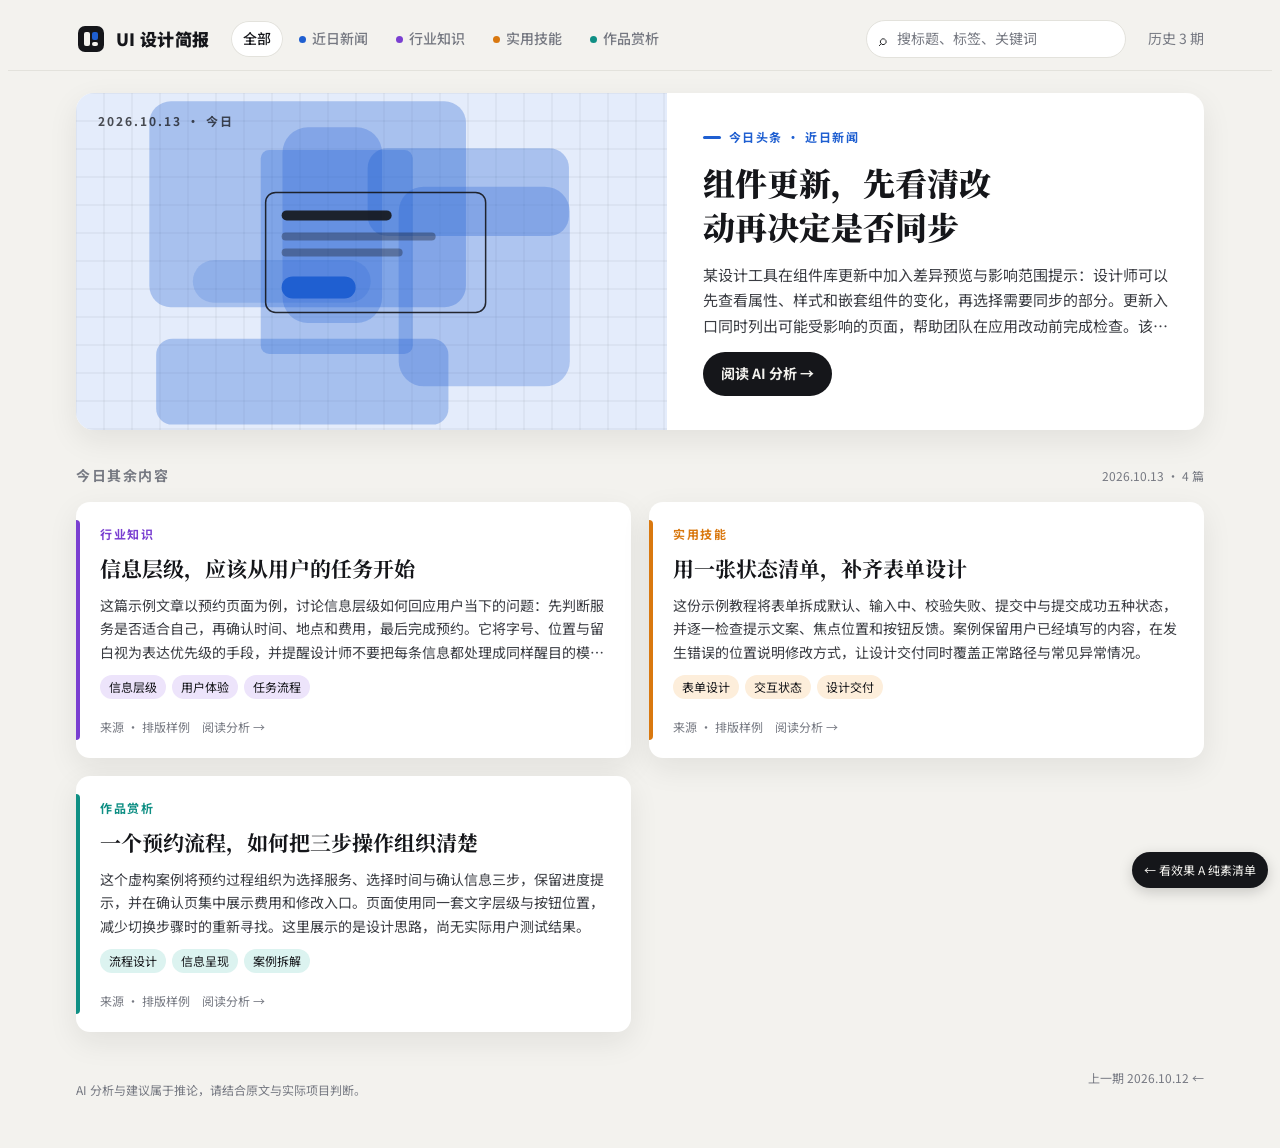
==== b.html @ 2e621b5a "UI 设计简报 两个效果 mockup" ====
<!doctype html>
<html lang="zh-CN">
<head>
<meta charset="utf-8">
<meta name="viewport" content="width=device-width, initial-scale=1">
<title>UI 设计简报 · 效果 B 杂志门户</title>
<meta name="claude:viewport-fit-sides" content="cover">
<link rel="stylesheet" href="https://fonts.googleapis.com/css2?family=Noto+Sans+SC:wght@400;500;700;900&family=Noto+Serif+SC:wght@700;900&display=swap">
<style>
/* Layout: logo + real tabs + search on top, a colored hero for the lead story, a 2-column card grid, detail opens as its own sub-page. */
:root{
  --bg:#f3f2ee; --panel:#ffffff; --ink:#15161a; --body:#3a3c42; --muted:#767982; --line:#e3e2dc;
  --news:#1f5fd1; --knowledge:#7a3fd1; --skills:#d9780f; --showcase:#0f8f84;
  --news-soft:#e4ecfb; --knowledge-soft:#ede4fb; --skills-soft:#fdeedb; --showcase-soft:#dcf3f0;
  --shadow:0 10px 30px rgba(20,22,30,.08);
  --serif:"Noto Serif SC","Songti SC",serif; --sans:"Noto Sans SC","PingFang SC","Microsoft YaHei",system-ui,sans-serif;
}
@media (prefers-color-scheme: dark){:root:not([data-theme="light"]){--bg:#121317;--panel:#1b1d22;--ink:#eeeee9;--body:#c9cad0;--muted:#8a8d96;--line:#2a2d34;--news:#7fa6f2;--knowledge:#b795f0;--skills:#f0a24c;--showcase:#5ec9bd;--news-soft:#1c2740;--knowledge-soft:#2a2040;--skills-soft:#3a2a14;--showcase-soft:#13302d;--shadow:0 10px 30px rgba(0,0,0,.35);color-scheme:dark}}
:root[data-theme="dark"]{--bg:#121317;--panel:#1b1d22;--ink:#eeeee9;--body:#c9cad0;--muted:#8a8d96;--line:#2a2d34;--news:#7fa6f2;--knowledge:#b795f0;--skills:#f0a24c;--showcase:#5ec9bd;--news-soft:#1c2740;--knowledge-soft:#2a2040;--skills-soft:#3a2a14;--showcase-soft:#13302d;--shadow:0 10px 30px rgba(0,0,0,.35);color-scheme:dark}
*{box-sizing:border-box}
body{background:var(--bg);color:var(--ink);font-family:var(--sans);font-size:15px;line-height:1.7;-webkit-font-smoothing:antialiased}
a{color:inherit;text-decoration:none}
a:focus-visible,button:focus-visible,input:focus-visible{outline:2px solid var(--ink);outline-offset:2px;border-radius:4px}
button{font:inherit;color:inherit;background:none;border:0;cursor:pointer;padding:0}
.wrap{max-width:1160px;margin-inline:auto;padding-left:max(16px,env(safe-area-inset-left,0px));padding-right:max(16px,env(safe-area-inset-right,0px))}
/* top bar */
.top{position:sticky;top:env(safe-area-inset-top,0px);z-index:10;background:var(--bg);border-bottom:1px solid var(--line)}
body::before{content:"";position:fixed;inset:0 0 auto;height:env(safe-area-inset-top,0px);z-index:10;background:var(--bg)}
.top-in{display:flex;align-items:center;gap:22px;min-height:62px;flex-wrap:wrap;padding-block:8px}
.logo{display:flex;align-items:center;gap:10px;font-weight:900;font-size:17px;letter-spacing:.3px;white-space:nowrap}
.logo svg{width:30px;height:30px}
.tabs{display:flex;gap:4px;flex-wrap:wrap}
.tab{padding:6px 12px;border-radius:999px;font-size:14px;color:var(--muted);font-weight:500}
.tab:hover{color:var(--ink)}
.tab[aria-selected="true"]{color:var(--ink);background:var(--panel);box-shadow:inset 0 0 0 1px var(--line)}
.tab i{display:inline-block;width:7px;height:7px;border-radius:50%;margin-right:6px;vertical-align:1px;background:var(--c)}
.search{margin-left:auto;display:flex;align-items:center;gap:8px;background:var(--panel);border:1px solid var(--line);border-radius:999px;padding:5px 12px;min-width:200px;flex:0 1 260px}
.search input{border:0;background:none;font:inherit;font-size:14px;color:var(--ink);width:100%;min-width:0;outline:none}
.search input::placeholder{color:var(--muted)}
.hist-link{font-size:14px;color:var(--muted);white-space:nowrap}
.hist-link:hover{color:var(--ink)}
/* hero */
.hero{display:grid;grid-template-columns:minmax(0,1.1fr) minmax(0,1fr);gap:0;margin-top:22px;border-radius:18px;overflow:hidden;background:var(--panel);box-shadow:var(--shadow)}
.hero-art{position:relative;min-height:300px;background:var(--news-soft)}
.hero-art canvas{position:absolute;inset:0;width:100%;height:100%;display:block}
.hero-art .date{position:absolute;left:22px;top:18px;font-size:12px;letter-spacing:2px;font-weight:700;color:var(--ink);opacity:.75}
.hero-text{padding:34px 36px;display:flex;flex-direction:column;gap:14px;justify-content:center;min-width:0}
.kicker{display:inline-flex;align-items:center;gap:8px;font-size:12px;font-weight:700;letter-spacing:1.5px;color:var(--c)}
.kicker::before{content:"";width:18px;height:3px;background:var(--c);border-radius:2px}
.hero h1{margin:0;font-family:var(--serif);font-size:32px;line-height:1.35;font-weight:900;text-wrap:balance}
.hero p{margin:0;color:var(--body);display:-webkit-box;-webkit-line-clamp:3;-webkit-box-orient:vertical;overflow:hidden}
.btn{align-self:flex-start;display:inline-flex;align-items:center;gap:8px;padding:10px 18px;border-radius:999px;background:var(--ink);color:var(--bg);font-weight:700;font-size:14px}
.btn:hover{opacity:.88}
/* grid */
.sect-head{display:flex;align-items:baseline;justify-content:space-between;margin:34px 0 14px}
.sect-head h2{margin:0;font-size:14px;font-weight:700;letter-spacing:1.5px;color:var(--muted)}
.sect-head span{font-size:12px;color:var(--muted)}
.grid{display:grid;grid-template-columns:repeat(2,minmax(0,1fr));gap:18px}
.card{position:relative;background:var(--panel);border-radius:14px;padding:22px 24px 20px;box-shadow:var(--shadow);display:flex;flex-direction:column;gap:10px;min-width:0;text-align:left;transition:transform .15s ease}
.card:hover{transform:translateY(-2px)}
.card::before{content:"";position:absolute;left:0;top:18px;bottom:18px;width:4px;border-radius:0 4px 4px 0;background:var(--c)}
.card .k{font-size:12px;font-weight:700;letter-spacing:1.5px;color:var(--c)}
.card h3{margin:0;font-family:var(--serif);font-size:21px;line-height:1.4;font-weight:700;text-wrap:balance}
.card p{margin:0;font-size:14px;color:var(--body);display:-webkit-box;-webkit-line-clamp:3;-webkit-box-orient:vertical;overflow:hidden}
.card .meta{display:flex;justify-content:space-between;align-items:center;gap:12px;margin-top:auto;padding-top:8px;font-size:12px;color:var(--muted)}
.chips{display:flex;gap:6px;flex-wrap:wrap}
.chip{font-size:12px;padding:2px 9px;border-radius:999px;background:var(--soft,var(--line));color:var(--ink)}
.empty{grid-column:1/-1;padding-block:50px;text-align:center;color:var(--muted)}
/* detail sub-page */
.detail{margin-top:22px}
.back{display:inline-flex;gap:8px;align-items:center;font-size:14px;color:var(--muted);margin-bottom:16px}
.back:hover{color:var(--ink)}
.dhead{border-radius:18px;padding:40px 44px;background:var(--soft);display:flex;flex-direction:column;gap:14px}
.dhead h1{margin:0;font-family:var(--serif);font-size:34px;line-height:1.35;font-weight:900;text-wrap:balance;max-width:24ch}
.dhead .meta{display:flex;gap:18px;flex-wrap:wrap;font-size:13px;color:var(--body)}
.dhead .meta a{color:var(--ink);font-weight:700}
.dbody{display:grid;grid-template-columns:minmax(0,1.5fr) minmax(0,1fr);gap:28px;margin-top:22px}
.dcol{background:var(--panel);border-radius:14px;padding:28px 30px;box-shadow:var(--shadow);min-width:0}
.dcol h4{margin:0 0 10px;font-size:12px;font-weight:700;letter-spacing:1.5px;color:var(--muted)}
.dcol p{margin:0;line-height:1.85;color:var(--body);max-width:62ch}
.ai{display:grid;gap:18px}
.ai .blk{border-left:3px solid var(--c);padding-left:14px}
.ai .blk b{display:block;font-size:12px;letter-spacing:1.5px;color:var(--c);margin-bottom:4px}
.ai .note{font-size:11px;color:var(--muted)}
.rel{margin-top:34px}
/* history */
.hist{margin-top:26px}
.hist h1{font-family:var(--serif);font-size:28px;font-weight:900;margin:0 0 4px}
.hist .sub{color:var(--muted);font-size:13px;margin:0 0 18px}
.hrow{display:grid;grid-template-columns:130px minmax(0,1fr) 24px;gap:18px;padding:18px 22px;background:var(--panel);border-radius:12px;box-shadow:var(--shadow);align-items:center;margin-bottom:10px}
.hrow time{font-weight:700;font-variant-numeric:tabular-nums}
.hrow .t{font-size:14px;color:var(--body);display:-webkit-box;-webkit-line-clamp:2;-webkit-box-orient:vertical;overflow:hidden}
.hrow .m{font-size:12px;color:var(--muted);margin-top:2px}
.foot{display:flex;justify-content:space-between;gap:16px;padding-block:36px 28px;font-size:12px;color:var(--muted);flex-wrap:wrap}
.switch{position:fixed;right:max(12px,env(safe-area-inset-right,0px));bottom:max(12px,env(safe-area-inset-bottom,0px));font-size:12px;padding:8px 12px;border-radius:999px;background:var(--ink);color:var(--bg);box-shadow:0 4px 14px rgba(0,0,0,.18);z-index:20}
@media (max-width:860px){
  .hero{grid-template-columns:1fr}
  .hero-art{min-height:190px}
  .hero-text{padding:24px 22px}
  .hero h1{font-size:25px}
  .grid{grid-template-columns:1fr}
  .dbody{grid-template-columns:1fr}
  .dhead{padding:28px 22px}
  .dhead h1{font-size:26px}
  .hrow{grid-template-columns:1fr;gap:4px}
  .hrow .arrow{display:none}
  .search{flex-basis:100%;margin-left:0;order:9}
}
@media (prefers-reduced-motion:reduce){.card{transition:none}}
</style>
</head>
<body>


<header class="top"><div class="wrap top-in" id="topbar"></div></header>
<main class="wrap" id="app"></main>
<a class="switch" id="switch" href="a.html">← 看效果 A 纯素清单</a>

<script>
const DATA = [{"date":"2026-10-13","articles":[{"section":"news","title":"组件更新，先看清改动再决定是否同步","summary":"某设计工具在组件库更新中加入差异预览与影响范围提示：设计师可以先查看属性、样式和嵌套组件的变化，再选择需要同步的部分。更新入口同时列出可能受影响的页面，帮助团队在应用改动前完成检查。该功能仍处于试用阶段，复杂组件的兼容情况有待验证。","tags":["设计工具","组件库","团队协作"],"impact":"组件维护更容易定位变化，但团队仍需确认修改是否符合现有页面的使用场景。","advice":"先用一组常用组件试跑更新流程，核对交互状态与布局，再逐步同步到正式文件。","source":"排版样例","source_url":null,"article_date":null},{"section":"knowledge","title":"信息层级，应该从用户的任务开始","summary":"这篇示例文章以预约页面为例，讨论信息层级如何回应用户当下的问题：先判断服务是否适合自己，再确认时间、地点和费用，最后完成预约。它将字号、位置与留白视为表达优先级的手段，并提醒设计师不要把每条信息都处理成同样醒目的模块。","tags":["信息层级","用户体验","任务流程"],"impact":"页面的重点取决于用户要完成什么。统一放大所有内容，可能削弱真正重要的操作。","advice":"列出用户进入页面后的三个关键问题，检查首屏能否依次回答，再调整字号和留白。","source":"排版样例","source_url":null,"article_date":null},{"section":"skills","title":"用一张状态清单，补齐表单设计","summary":"这份示例教程将表单拆成默认、输入中、校验失败、提交中与提交成功五种状态，并逐一检查提示文案、焦点位置和按钮反馈。案例保留用户已经填写的内容，在发生错误的位置说明修改方式，让设计交付同时覆盖正常路径与常见异常情况。","tags":["表单设计","交互状态","设计交付"],"impact":"状态覆盖是否完整，会影响异常时的使用体验，也会影响设计与开发之间的沟通成本。","advice":"选一个正在做的表单，对照清单补齐状态，并用具体输入内容检查提示是否足够明确。","source":"排版样例","source_url":null,"article_date":null},{"section":"showcase","title":"一个预约流程，如何把三步操作组织清楚","summary":"这个虚构案例将预约过程组织为选择服务、选择时间与确认信息三步，保留进度提示，并在确认页集中展示费用和修改入口。页面使用同一套文字层级与按钮位置，减少切换步骤时的重新寻找。这里展示的是设计思路，尚无实际用户测试结果。","tags":["流程设计","信息呈现","案例拆解"],"impact":"稳定的操作位置与清晰的确认信息，有助于用户理解流程；实际效果仍需测试验证。","advice":"借鉴它的任务顺序和修改路径，再根据自己产品的信息量决定是否需要拆分步骤。","source":"排版样例","source_url":null,"article_date":null}]},{"date":"2026-10-12","articles":[{"section":"news","title":"把更新说明，放在用户需要它的地方","summary":"这是一则虚构的界面更新样例：产品在原有操作旁增加简短的新功能说明，让用户在实际任务中了解变化。说明可以关闭，再次需要时仍能从帮助入口找到。相比一次性展示所有更新，案例强调提示出现的时机与当前任务的关联。","impact":"及时说明变化可以减少重新学习的负担，但过多提示也会打断操作。","advice":"先选一个变化较大的操作，检查提示是否简短、可关闭，并提供再次查看的入口。","tags":["更新提示","产品体验"],"source":"排版样例","source_url":null,"article_date":null},{"section":"knowledge","title":"错误提示，需要告诉用户下一步","summary":"这篇排版样例讨论错误提示的三个要素：发生了什么、已经完成的操作是否保留，以及接下来可以怎么做。它以网络中断为例，比较只有错误代码的提示与提供重试入口的提示，帮助设计师从信息表达转向问题解决。","impact":"错误状态也是完整体验的一部分，恢复路径会影响用户能否继续完成任务。","advice":"找出流程中最常见的一种错误，用真实情境检查说明和恢复入口是否足够清楚。","tags":["错误状态","文案设计"],"source":"排版样例","source_url":null,"article_date":null},{"section":"skills","title":"交付前，检查键盘能否走完整个流程","summary":"这份虚构练习从进入表单开始，依次检查焦点顺序、按钮触发、弹窗关闭与焦点返回。操作过程中只使用键盘，并记录无法到达或无法看清焦点的位置。检查结果整理成具体页面与操作步骤，方便设计和开发共同修改。","impact":"键盘路径有助于发现被鼠标操作掩盖的交互问题。","advice":"从一个短流程开始，记录焦点顺序，确保当前操作位置清晰可见。","tags":["可访问性","交互检查"],"source":"排版样例","source_url":null,"article_date":null},{"section":"showcase","title":"让长表单的填写进度变得可预期","summary":"这个虚构案例将资料填写组织为基础信息、详细资料与最终确认三个阶段。界面说明每一阶段需要准备的内容，保留已经填写的信息，并允许返回修改。案例用于展示任务分组思路，没有实际完成率或用户测试数据。","impact":"清晰的步骤说明可以帮助用户评估投入，是否分步仍需结合任务复杂度判断。","advice":"先按用户理解的信息类别分组，再测试是否确实需要拆成多个页面。","tags":["表单流程","案例拆解"],"source":"排版样例","source_url":null,"article_date":null}]},{"date":"2026-09-30","articles":[{"section":"knowledge","title":"留白也在帮助读者理解内容关系","summary":"这篇虚构样例通过一个资讯页面讨论留白：关联内容之间保持较近距离，不同主题之间留出更明显的空间。示例比较标题、摘要、来源三层信息的间距，说明页面无需为每组信息增加边框，也能建立清楚的阅读顺序。","impact":"稳定的间距关系有助于分组，装饰性分隔线可以相应减少。","advice":"选择一个内容密集的页面，先调整组内和组间距离，再检查是否仍需要分隔线。","tags":["信息分组","视觉层级"],"source":"排版样例","source_url":null,"article_date":null},{"section":"skills","title":"用真实的长标题检查卡片布局","summary":"这份排版练习为同一张内容卡片准备短标题、长标题、多行摘要与缺少标签四种情况，观察组件能否自然伸展。它提醒设计师使用接近真实内容的数据检查布局，避免只在理想字数下成立的固定高度设计。","impact":"内容长度变化会暴露布局限制，提前检查能够减少上线后的截断和挤压。","advice":"为常用卡片准备几组极端但合理的文字，分别检查桌面和手机宽度。","tags":["响应式","组件检查"],"source":"排版样例","source_url":null,"article_date":null}]}];
const SECTIONS = {news:"近日新闻",knowledge:"行业知识",skills:"实用技能",showcase:"作品赏析"};
const ORDER = ["news","knowledge","skills","showcase"];
const dot = d => d.replaceAll("-",".");
const esc = s => String(s??"").replace(/[&<>"]/g,c=>({"&":"&amp;","<":"&lt;",">":"&gt;",'"':"&quot;"}[c]));
const state = {issue:0, tab:"all", q:"", view:"home", art:null};
const topbar=document.getElementById("topbar"), app=document.getElementById("app");
const LOGO = `<svg viewBox="0 0 30 30" aria-hidden="true"><rect x="2" y="2" width="26" height="26" rx="7" fill="var(--ink)"/><rect x="8" y="8" width="6" height="14" rx="2" fill="var(--bg)"/><rect x="16" y="8" width="6" height="8" rx="2" fill="var(--news)"/><rect x="16" y="18" width="6" height="4" rx="2" fill="var(--bg)"/></svg>`;

function renderTop(){
  topbar.innerHTML = `
    <a class="logo" href="#" id="home">${LOGO}UI 设计简报</a>
    <nav class="tabs" role="tablist" aria-label="栏目">
      <button class="tab" role="tab" data-tab="all" aria-selected="${state.tab==="all"}">全部</button>
      ${ORDER.map(s=>`<button class="tab" role="tab" data-tab="${s}" aria-selected="${state.tab===s}" style="--c:var(--${s})"><i></i>${SECTIONS[s]}</button>`).join("")}
    </nav>
    <form class="search" role="search"><span aria-hidden="true">⌕</span><input id="q" type="search" placeholder="搜标题、标签、关键词" value="${esc(state.q)}" aria-label="搜索"></form>
    <a class="hist-link" href="#" id="hist">历史 ${DATA.length} 期</a>`;
  topbar.querySelectorAll(".tab").forEach(b=>b.onclick=()=>{state.tab=b.dataset.tab;state.view="home";state.q="";render()});
  topbar.querySelector("form").onsubmit=e=>e.preventDefault();
  const q=topbar.querySelector("#q"); q.oninput=()=>{state.q=q.value.trim();state.view="home";renderMain(); };
  topbar.querySelector("#home").onclick=e=>{e.preventDefault();state.view="home";state.tab="all";state.q="";render()};
  topbar.querySelector("#hist").onclick=e=>{e.preventDefault();state.view="history";render();window.scrollTo(0,0)};
}
function allArticles(){ return DATA[state.issue].articles.map((a,i)=>({...a,i})).sort((a,b)=>ORDER.indexOf(a.section)-ORDER.indexOf(b.section)); }
function hits(){
  let list=allArticles();
  if(state.tab!=="all") list=list.filter(a=>a.section===state.tab);
  if(state.q){const q=state.q.toLowerCase(); list=list.filter(a=>[a.title,a.summary,a.impact,a.advice,...a.tags].join(" ").toLowerCase().includes(q));}
  return list;
}
function card(a){
  return `<button class="card" data-art="${a.i}" style="--c:var(--${a.section});--soft:var(--${a.section}-soft)">
    <span class="k">${SECTIONS[a.section]}</span>
    <h3>${esc(a.title)}</h3>
    <p>${esc(a.summary)}</p>
    <div class="chips">${a.tags.map(t=>`<span class="chip">${esc(t)}</span>`).join("")}</div>
    <div class="meta"><span>来源 · ${esc(a.source)}</span><span>阅读分析 →</span></div>
  </button>`;
}
function renderMain(){
  const issue=DATA[state.issue];
  if(state.view==="history") return renderHistory();
  if(state.view==="article") return renderArticle();
  const list=hits();
  const lead=(state.tab==="all"&&!state.q)?list[0]:null;
  const rest=lead?list.slice(1):list;
  app.innerHTML = `
    ${lead?`<section class="hero" style="--c:var(--${lead.section});--soft:var(--${lead.section}-soft)">
      <div class="hero-art" style="background:var(--soft)"><canvas id="art"></canvas><span class="date">${dot(issue.date)} · ${state.issue===0?"今日":"往期"}</span></div>
      <div class="hero-text"><span class="kicker">今日头条 · ${SECTIONS[lead.section]}</span><h1>${esc(lead.title)}</h1><p>${esc(lead.summary)}</p><button class="btn" data-art="${lead.i}">阅读 AI 分析 →</button></div>
    </section>`:""}
    <div class="sect-head"><h2>${state.q?`搜索「${esc(state.q)}」`:state.tab==="all"?"今日其余内容":SECTIONS[state.tab]}</h2><span>${dot(issue.date)} · ${list.length} 篇</span></div>
    <div class="grid">${rest.length?rest.map(card).join(""):`<div class="empty">${state.q?"没有匹配的内容，换个词试试":"本期该栏目暂无内容"}</div>`}</div>
    <footer class="foot"><p>AI 分析与建议属于推论，请结合原文与实际项目判断。</p><span>${state.issue<DATA.length-1?`<a href="#" id="older">上一期 ${dot(DATA[state.issue+1].date)} ←</a>`:""} ${state.issue>0?` <a href="#" id="newer">→ 下一期 ${dot(DATA[state.issue-1].date)}</a>`:""}</span></footer>`;
  app.querySelectorAll("[data-art]").forEach(el=>el.onclick=()=>{state.art=+el.dataset.art;state.view="article";render();window.scrollTo(0,0)});
  const older=app.querySelector("#older"), newer=app.querySelector("#newer");
  if(older) older.onclick=e=>{e.preventDefault();state.issue++;render()};
  if(newer) newer.onclick=e=>{e.preventDefault();state.issue--;render()};
  if(lead) drawArt(document.getElementById("art"), lead.section, issue.date);
}
function renderArticle(){
  const a=DATA[state.issue].articles[state.art];
  const others=allArticles().filter(x=>x.i!==state.art);
  const url=a.source_url;
  app.innerHTML=`<section class="detail" style="--c:var(--${a.section});--soft:var(--${a.section}-soft)">
    <a class="back" href="#" id="back">← 返回今日简报</a>
    <div class="dhead"><span class="kicker">${SECTIONS[a.section]} · ${dot(DATA[state.issue].date)}</span><h1>${esc(a.title)}</h1>
      <div class="meta"><span>来源 · ${url?`<a href="${esc(url)}" target="_blank" rel="noopener">${esc(a.source)} ↗</a>`:esc(a.source)}</span>${a.article_date?`<span>发布 ${dot(a.article_date)}</span>`:""}<span class="chips">${a.tags.map(t=>`<span class="chip" style="background:var(--panel)">${esc(t)}</span>`).join("")}</span></div></div>
    <div class="dbody">
      <div class="dcol"><h4>内容摘要</h4><p>${esc(a.summary)}</p></div>
      <div class="dcol ai"><h4>AI 设计价值</h4>
        <div class="blk"><b>影响</b>${esc(a.impact)}</div>
        <div class="blk"><b>建议</b>${esc(a.advice)}</div>
        <div class="note">推论，非原文结论</div></div>
    </div>
    <div class="rel"><div class="sect-head"><h2>同期其他内容</h2></div><div class="grid">${others.map(card).join("")}</div></div>
  </section>`;
  app.querySelector("#back").onclick=e=>{e.preventDefault();state.view="home";render();window.scrollTo(0,0)};
  app.querySelectorAll("[data-art]").forEach(el=>el.onclick=()=>{state.art=+el.dataset.art;render();window.scrollTo(0,0)});
}
function renderHistory(){
  app.innerHTML=`<section class="hist"><h1>历史简报</h1><p class="sub">按日期回看每期精选 · 已归档 ${DATA.length} 期</p>
    ${DATA.map((iss,i)=>`<a class="hrow" href="#" data-issue="${i}"><time>${dot(iss.date)}${i===0?" · 最新":""}</time><div><div class="t">${iss.articles.map(a=>esc(a.title)).join(" / ")}</div><div class="m">${iss.articles.length} 篇 · ${[...new Set(iss.articles.map(a=>SECTIONS[a.section]))].join(" · ")}</div></div><span class="arrow">→</span></a>`).join("")}
  </section>`;
  app.querySelectorAll("[data-issue]").forEach(el=>el.onclick=e=>{e.preventDefault();state.issue=+el.dataset.issue;state.view="home";state.tab="all";render();window.scrollTo(0,0)});
}
function drawArt(cv, section, seedStr){
  if(!cv) return;
  const dpr=Math.min(2,window.devicePixelRatio||1), W=cv.clientWidth, H=cv.clientHeight;
  cv.width=W*dpr; cv.height=H*dpr; const g=cv.getContext("2d"); g.scale(dpr,dpr);
  const cs=getComputedStyle(document.documentElement);
  const hue=cs.getPropertyValue("--"+section).trim(), ink=cs.getPropertyValue("--ink").trim();
  let s=[...seedStr].reduce((a,c)=>a*31+c.charCodeAt(0)>>>0,7); const rnd=()=>(s=(s*1664525+1013904223)>>>0)/4294967296;
  // soft grid like a design canvas
  g.strokeStyle=ink; g.globalAlpha=.07; g.lineWidth=1;
  for(let x=0;x<W;x+=28){g.beginPath();g.moveTo(x,0);g.lineTo(x,H);g.stroke()}
  for(let y=0;y<H;y+=28){g.beginPath();g.moveTo(0,y);g.lineTo(W,y);g.stroke()}
  // overlapping UI-like blocks
  for(let i=0;i<7;i++){
    const w=60+rnd()*W*.45, h=40+rnd()*H*.5, x=rnd()*(W-w), y=rnd()*(H-h), r=8+rnd()*18;
    g.globalAlpha=.10+rnd()*.22; g.fillStyle=hue;
    g.beginPath(); g.roundRect(x,y,w,h,r); g.fill();
  }
  // one crisp "component" outline
  g.globalAlpha=.9; g.strokeStyle=ink; g.lineWidth=1.5;
  const bw=Math.min(220,W*.5), bh=120, bx=W*.5-bw/2+ (rnd()-.5)*40, by=H*.5-bh/2+(rnd()-.5)*30;
  g.beginPath(); g.roundRect(bx,by,bw,bh,10); g.stroke();
  g.globalAlpha=.9; g.fillStyle=ink;
  g.beginPath(); g.roundRect(bx+16,by+18,bw*.5,10,5); g.fill();
  g.globalAlpha=.35; g.beginPath(); g.roundRect(bx+16,by+40,bw*.7,8,4); g.fill(); g.beginPath(); g.roundRect(bx+16,by+56,bw*.55,8,4); g.fill();
  g.globalAlpha=1; g.fillStyle=hue; g.beginPath(); g.roundRect(bx+16,by+bh-36,74,22,11); g.fill();
}
function render(){renderTop();renderMain();}
render();
window.addEventListener("resize",()=>{const c=document.getElementById("art"); if(c&&state.view==="home") drawArt(c, hits()[0].section, DATA[state.issue].date);});
</script>

</body>
</html>
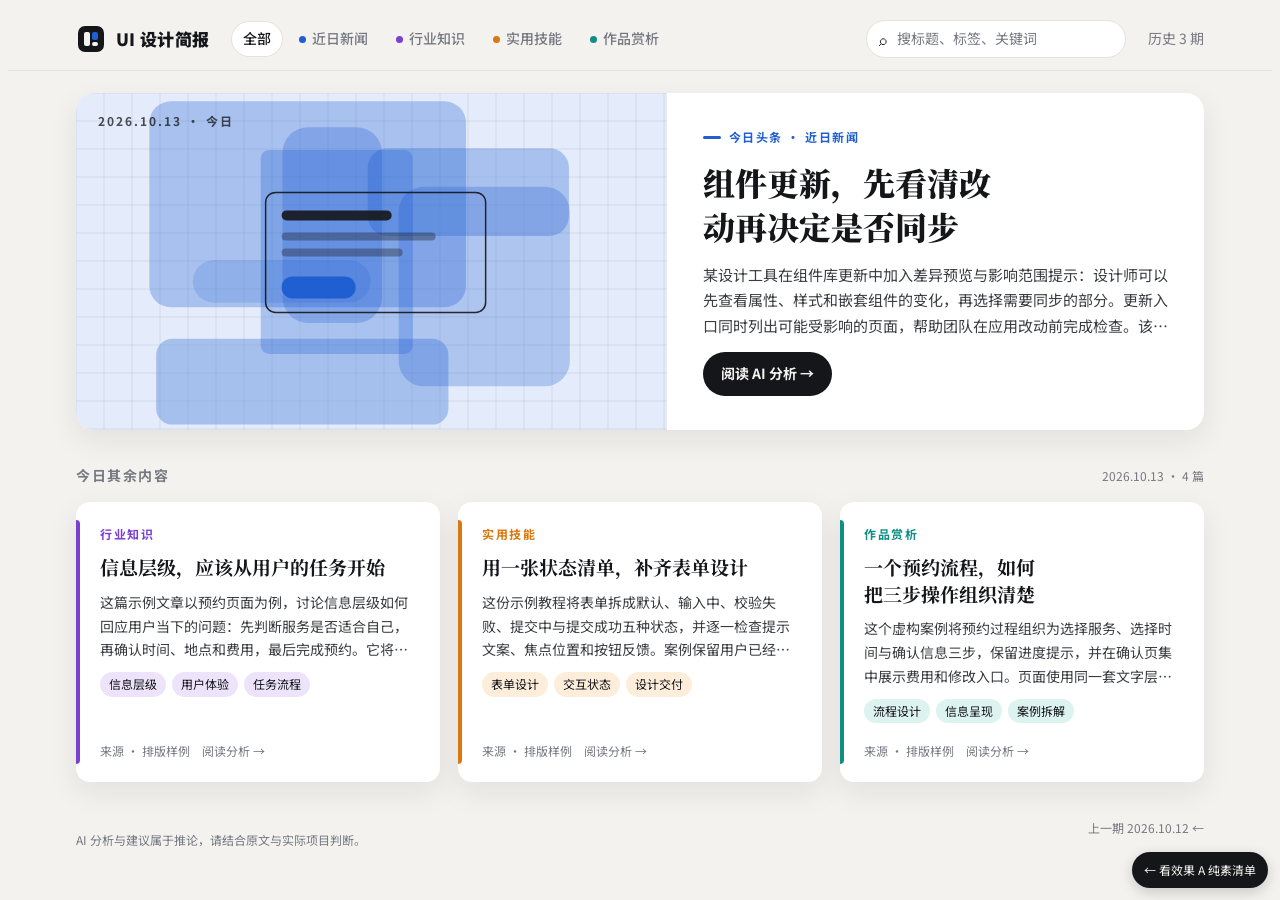
==== commit e30557fe: "B: three remaining cards in one row" ====
--- a/b.html
+++ b/b.html
@@ -56,6 +56,8 @@
 .sect-head h2{margin:0;font-size:14px;font-weight:700;letter-spacing:1.5px;color:var(--muted)}
 .sect-head span{font-size:12px;color:var(--muted)}
 .grid{display:grid;grid-template-columns:repeat(2,minmax(0,1fr));gap:18px}
+.grid.n3{grid-template-columns:repeat(3,minmax(0,1fr))}
+.grid.n3 .card h3{font-size:19px}
 .card{position:relative;background:var(--panel);border-radius:14px;padding:22px 24px 20px;box-shadow:var(--shadow);display:flex;flex-direction:column;gap:10px;min-width:0;text-align:left;transition:transform .15s ease}
 .card:hover{transform:translateY(-2px)}
 .card::before{content:"";position:absolute;left:0;top:18px;bottom:18px;width:4px;border-radius:0 4px 4px 0;background:var(--c)}
@@ -98,7 +100,7 @@
   .hero-art{min-height:190px}
   .hero-text{padding:24px 22px}
   .hero h1{font-size:25px}
-  .grid{grid-template-columns:1fr}
+  .grid,.grid.n3{grid-template-columns:1fr}
   .dbody{grid-template-columns:1fr}
   .dhead{padding:28px 22px}
   .dhead h1{font-size:26px}
@@ -170,7 +172,7 @@
       <div class="hero-text"><span class="kicker">今日头条 · ${SECTIONS[lead.section]}</span><h1>${esc(lead.title)}</h1><p>${esc(lead.summary)}</p><button class="btn" data-art="${lead.i}">阅读 AI 分析 →</button></div>
     </section>`:""}
     <div class="sect-head"><h2>${state.q?`搜索「${esc(state.q)}」`:state.tab==="all"?"今日其余内容":SECTIONS[state.tab]}</h2><span>${dot(issue.date)} · ${list.length} 篇</span></div>
-    <div class="grid">${rest.length?rest.map(card).join(""):`<div class="empty">${state.q?"没有匹配的内容，换个词试试":"本期该栏目暂无内容"}</div>`}</div>
+    <div class="grid${rest.length===3?" n3":""}">${rest.length?rest.map(card).join(""):`<div class="empty">${state.q?"没有匹配的内容，换个词试试":"本期该栏目暂无内容"}</div>`}</div>
     <footer class="foot"><p>AI 分析与建议属于推论，请结合原文与实际项目判断。</p><span>${state.issue<DATA.length-1?`<a href="#" id="older">上一期 ${dot(DATA[state.issue+1].date)} ←</a>`:""} ${state.issue>0?` <a href="#" id="newer">→ 下一期 ${dot(DATA[state.issue-1].date)}</a>`:""}</span></footer>`;
   app.querySelectorAll("[data-art]").forEach(el=>el.onclick=()=>{state.art=+el.dataset.art;state.view="article";render();window.scrollTo(0,0)});
   const older=app.querySelector("#older"), newer=app.querySelector("#newer");
